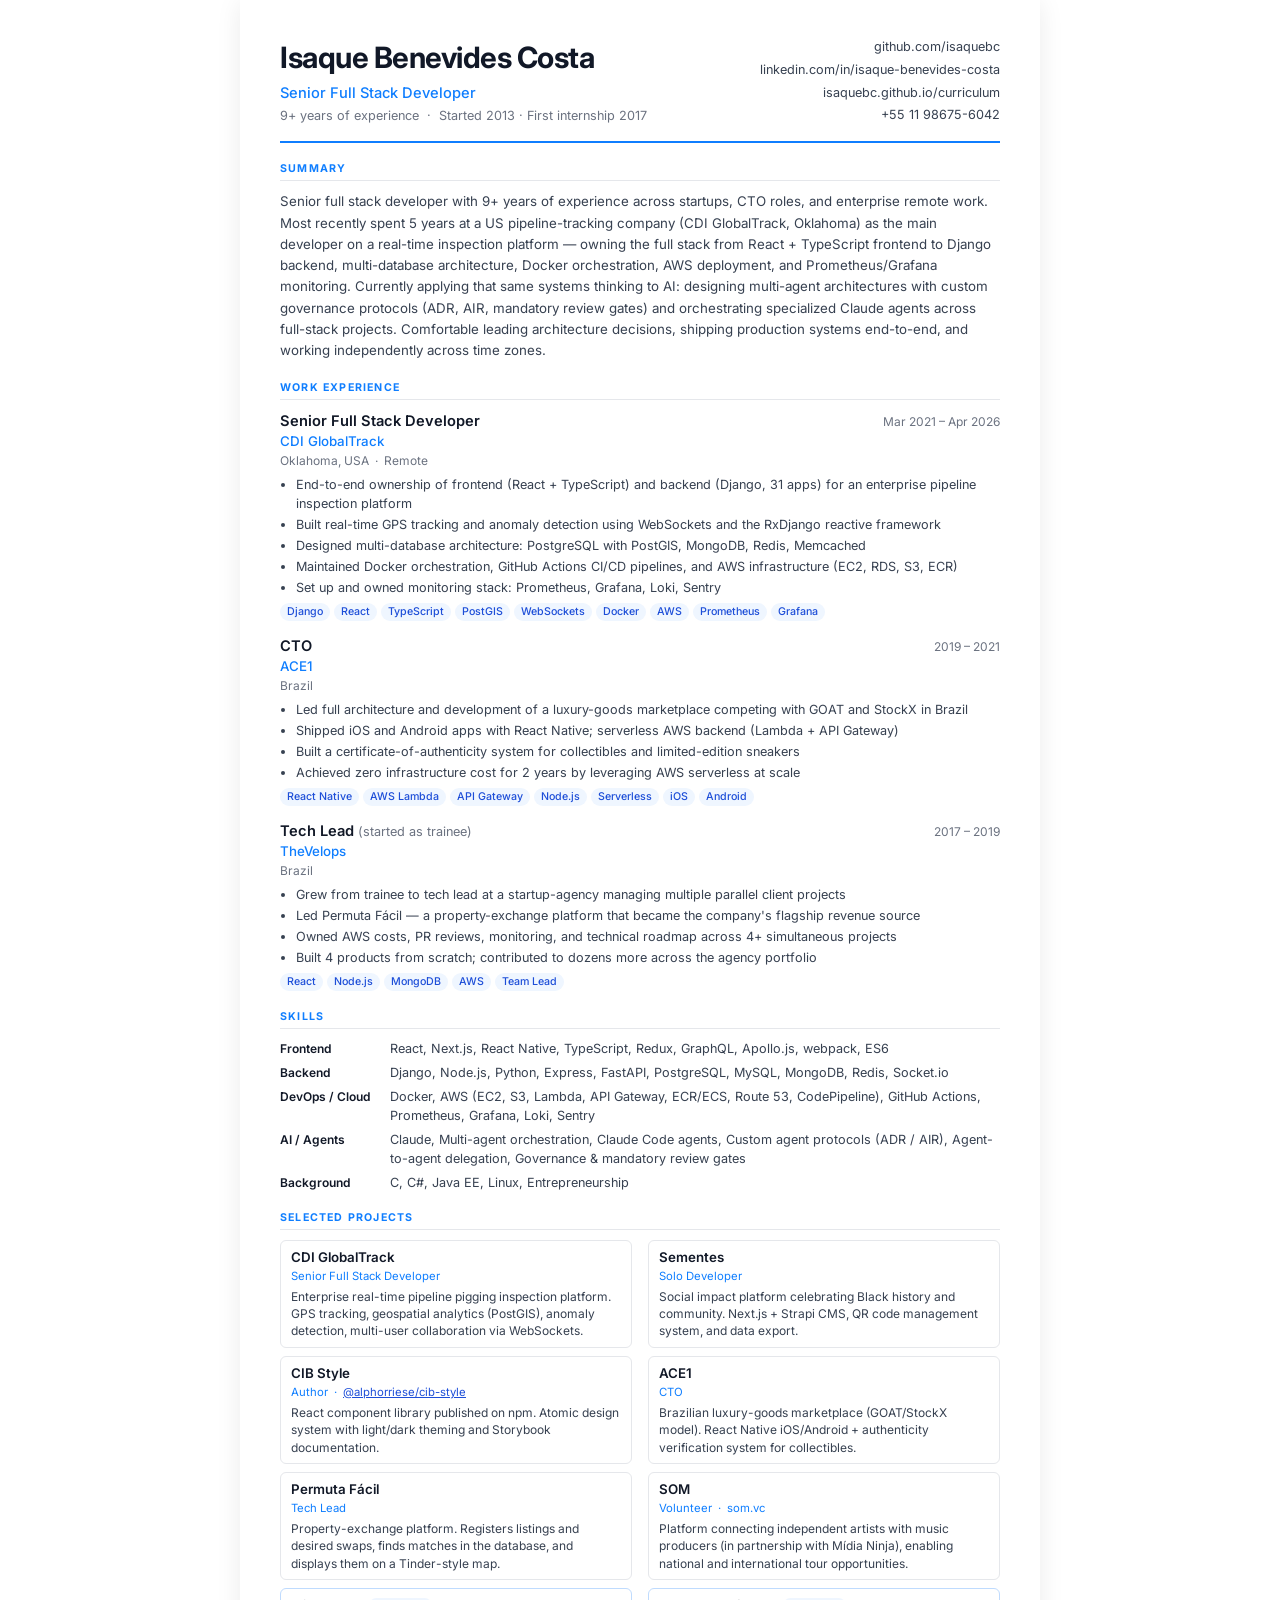
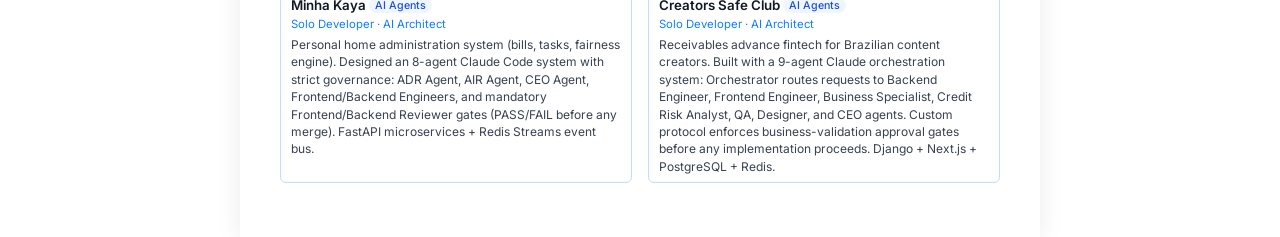
==== assets/files/resume_isaque_costa_2026.html @ 5fd8a34e "Add English resume (HTML + PDF) with AI agents highlights - New resume_isaque_costa_2026.html: full " ====
<!DOCTYPE html>
<html lang="en">
<head>
  <meta charset="UTF-8">
  <meta name="viewport" content="width=device-width, initial-scale=1.0">
  <title>Isaque Benevides Costa — Resume 2026</title>
  <style>
    @import url('https://fonts.googleapis.com/css2?family=Inter:wght@300;400;500;600;700&display=swap');

    *, *::before, *::after { box-sizing: border-box; margin: 0; padding: 0; }

    :root {
      --accent: #0f7eff;
      --dark: #111827;
      --mid: #374151;
      --muted: #6b7280;
      --light: #f9fafb;
      --border: #e5e7eb;
      --tag-bg: #eff6ff;
      --tag-color: #1d4ed8;
    }

    body {
      font-family: 'Inter', 'Segoe UI', sans-serif;
      font-size: 10.5pt;
      line-height: 1.5;
      color: var(--dark);
      background: #fff;
      max-width: 800px;
      margin: 0 auto;
      padding: 36px 40px;
    }

    /* ── HEADER ──────────────────────────────────────────── */
    .header {
      display: flex;
      justify-content: space-between;
      align-items: flex-start;
      padding-bottom: 14px;
      border-bottom: 2px solid var(--accent);
      margin-bottom: 18px;
    }
    .header-left h1 {
      font-size: 22pt;
      font-weight: 700;
      letter-spacing: -0.5px;
      color: var(--dark);
    }
    .header-left .title {
      font-size: 11pt;
      font-weight: 500;
      color: var(--accent);
      margin-top: 2px;
    }
    .header-left .subtitle {
      font-size: 9.5pt;
      color: var(--muted);
      margin-top: 2px;
    }
    .header-right {
      text-align: right;
      font-size: 9.5pt;
      color: var(--mid);
      line-height: 1.8;
    }
    .header-right a {
      color: var(--mid);
      text-decoration: none;
    }

    /* ── SECTIONS ────────────────────────────────────────── */
    section { margin-bottom: 18px; }

    .section-label {
      font-size: 8pt;
      font-weight: 700;
      text-transform: uppercase;
      letter-spacing: 1.2px;
      color: var(--accent);
      border-bottom: 1px solid var(--border);
      padding-bottom: 3px;
      margin-bottom: 10px;
    }

    /* ── SUMMARY ─────────────────────────────────────────── */
    .summary p {
      color: var(--mid);
      font-size: 10pt;
      line-height: 1.6;
    }

    /* ── EXPERIENCE ──────────────────────────────────────── */
    .job { margin-bottom: 14px; }
    .job:last-child { margin-bottom: 0; }

    .job-header {
      display: flex;
      justify-content: space-between;
      align-items: baseline;
      flex-wrap: wrap;
      gap: 4px;
    }
    .job-title {
      font-size: 11pt;
      font-weight: 600;
      color: var(--dark);
    }
    .job-period {
      font-size: 9pt;
      color: var(--muted);
      white-space: nowrap;
    }
    .job-company {
      font-size: 10pt;
      font-weight: 500;
      color: var(--accent);
    }
    .job-location {
      font-size: 9pt;
      color: var(--muted);
      margin-bottom: 5px;
    }
    .job ul {
      margin-left: 16px;
      margin-top: 4px;
    }
    .job ul li {
      font-size: 9.5pt;
      color: var(--mid);
      margin-bottom: 2px;
      line-height: 1.5;
    }
    .tags {
      display: flex;
      flex-wrap: wrap;
      gap: 4px;
      margin-top: 6px;
    }
    .tag {
      background: var(--tag-bg);
      color: var(--tag-color);
      font-size: 8pt;
      font-weight: 500;
      padding: 1px 7px;
      border-radius: 99px;
    }

    /* ── SKILLS ──────────────────────────────────────────── */
    .skills-grid {
      display: grid;
      grid-template-columns: 100px 1fr;
      gap: 5px 10px;
    }
    .skills-grid .skill-cat {
      font-size: 9pt;
      font-weight: 600;
      color: var(--dark);
      padding-top: 1px;
    }
    .skills-grid .skill-list {
      font-size: 9.5pt;
      color: var(--mid);
    }

    /* ── PROJECTS ────────────────────────────────────────── */
    .projects-grid {
      display: grid;
      grid-template-columns: 1fr 1fr;
      gap: 8px 16px;
    }
    .project {
      padding: 7px 10px;
      border: 1px solid var(--border);
      border-radius: 6px;
    }
    .project-name {
      font-size: 10pt;
      font-weight: 600;
      color: var(--dark);
    }
    .project-role {
      font-size: 8.5pt;
      color: var(--accent);
      margin-bottom: 3px;
    }
    .project-desc {
      font-size: 9pt;
      color: var(--mid);
      line-height: 1.45;
    }

    /* ── PRINT ───────────────────────────────────────────── */
    @media print {
      body { padding: 28px 32px; }
      @page {
        size: A4;
        margin: 0;
      }
      a { color: inherit !important; }
    }

    @media screen {
      body { box-shadow: 0 2px 24px rgba(0,0,0,0.08); min-height: 100vh; }
    }
  </style>
</head>
<body>

  <!-- HEADER -->
  <header class="header">
    <div class="header-left">
      <h1>Isaque Benevides Costa</h1>
      <div class="title">Senior Full Stack Developer</div>
      <div class="subtitle">9+ years of experience &nbsp;·&nbsp; Started 2013 · First internship 2017</div>
    </div>
    <div class="header-right">
      <div><a href="https://github.com/isaquebc">github.com/isaquebc</a></div>
      <div><a href="https://www.linkedin.com/in/isaque-benevides-costa-303a9490/">linkedin.com/in/isaque-benevides-costa</a></div>
      <div><a href="https://isaquebc.github.io/curriculum/">isaquebc.github.io/curriculum</a></div>
      <div>+55 11 98675-6042</div>
    </div>
  </header>

  <!-- SUMMARY -->
  <section class="summary">
    <div class="section-label">Summary</div>
    <p>
      Senior full stack developer with 9+ years of experience across startups, CTO roles, and enterprise remote work.
      Most recently spent 5 years at a US pipeline-tracking company (CDI GlobalTrack, Oklahoma) as the main developer
      on a real-time inspection platform — owning the full stack from React + TypeScript frontend to Django backend,
      multi-database architecture, Docker orchestration, AWS deployment, and Prometheus/Grafana monitoring.
      Currently applying that same systems thinking to AI: designing multi-agent architectures with custom governance
      protocols (ADR, AIR, mandatory review gates) and orchestrating specialized Claude agents across full-stack projects.
      Comfortable leading architecture decisions, shipping production systems end-to-end, and working independently
      across time zones.
    </p>
  </section>

  <!-- EXPERIENCE -->
  <section>
    <div class="section-label">Work Experience</div>

    <div class="job">
      <div class="job-header">
        <span class="job-title">Senior Full Stack Developer</span>
        <span class="job-period">Mar 2021 – Apr 2026</span>
      </div>
      <div class="job-company">CDI GlobalTrack</div>
      <div class="job-location">Oklahoma, USA &nbsp;·&nbsp; Remote</div>
      <ul>
        <li>End-to-end ownership of frontend (React + TypeScript) and backend (Django, 31 apps) for an enterprise pipeline inspection platform</li>
        <li>Built real-time GPS tracking and anomaly detection using WebSockets and the RxDjango reactive framework</li>
        <li>Designed multi-database architecture: PostgreSQL with PostGIS, MongoDB, Redis, Memcached</li>
        <li>Maintained Docker orchestration, GitHub Actions CI/CD pipelines, and AWS infrastructure (EC2, RDS, S3, ECR)</li>
        <li>Set up and owned monitoring stack: Prometheus, Grafana, Loki, Sentry</li>
      </ul>
      <div class="tags">
        <span class="tag">Django</span><span class="tag">React</span><span class="tag">TypeScript</span>
        <span class="tag">PostGIS</span><span class="tag">WebSockets</span><span class="tag">Docker</span>
        <span class="tag">AWS</span><span class="tag">Prometheus</span><span class="tag">Grafana</span>
      </div>
    </div>

    <div class="job">
      <div class="job-header">
        <span class="job-title">CTO</span>
        <span class="job-period">2019 – 2021</span>
      </div>
      <div class="job-company">ACE1</div>
      <div class="job-location">Brazil</div>
      <ul>
        <li>Led full architecture and development of a luxury-goods marketplace competing with GOAT and StockX in Brazil</li>
        <li>Shipped iOS and Android apps with React Native; serverless AWS backend (Lambda + API Gateway)</li>
        <li>Built a certificate-of-authenticity system for collectibles and limited-edition sneakers</li>
        <li>Achieved zero infrastructure cost for 2 years by leveraging AWS serverless at scale</li>
      </ul>
      <div class="tags">
        <span class="tag">React Native</span><span class="tag">AWS Lambda</span><span class="tag">API Gateway</span>
        <span class="tag">Node.js</span><span class="tag">Serverless</span><span class="tag">iOS</span><span class="tag">Android</span>
      </div>
    </div>

    <div class="job">
      <div class="job-header">
        <span class="job-title">Tech Lead <span style="font-weight:400;font-size:9.5pt;color:#6b7280">(started as trainee)</span></span>
        <span class="job-period">2017 – 2019</span>
      </div>
      <div class="job-company">TheVelops</div>
      <div class="job-location">Brazil</div>
      <ul>
        <li>Grew from trainee to tech lead at a startup-agency managing multiple parallel client projects</li>
        <li>Led Permuta Fácil — a property-exchange platform that became the company's flagship revenue source</li>
        <li>Owned AWS costs, PR reviews, monitoring, and technical roadmap across 4+ simultaneous projects</li>
        <li>Built 4 products from scratch; contributed to dozens more across the agency portfolio</li>
      </ul>
      <div class="tags">
        <span class="tag">React</span><span class="tag">Node.js</span><span class="tag">MongoDB</span>
        <span class="tag">AWS</span><span class="tag">Team Lead</span>
      </div>
    </div>
  </section>

  <!-- SKILLS -->
  <section>
    <div class="section-label">Skills</div>
    <div class="skills-grid">
      <span class="skill-cat">Frontend</span>
      <span class="skill-list">React, Next.js, React Native, TypeScript, Redux, GraphQL, Apollo.js, webpack, ES6</span>

      <span class="skill-cat">Backend</span>
      <span class="skill-list">Django, Node.js, Python, Express, FastAPI, PostgreSQL, MySQL, MongoDB, Redis, Socket.io</span>

      <span class="skill-cat">DevOps / Cloud</span>
      <span class="skill-list">Docker, AWS (EC2, S3, Lambda, API Gateway, ECR/ECS, Route 53, CodePipeline), GitHub Actions, Prometheus, Grafana, Loki, Sentry</span>

      <span class="skill-cat">AI / Agents</span>
      <span class="skill-list">Claude, Multi-agent orchestration, Claude Code agents, Custom agent protocols (ADR / AIR), Agent-to-agent delegation, Governance & mandatory review gates</span>

      <span class="skill-cat">Background</span>
      <span class="skill-list">C, C#, Java EE, Linux, Entrepreneurship</span>
    </div>
  </section>

  <!-- SELECTED PROJECTS -->
  <section>
    <div class="section-label">Selected Projects</div>
    <div class="projects-grid">

      <div class="project">
        <div class="project-name">CDI GlobalTrack</div>
        <div class="project-role">Senior Full Stack Developer</div>
        <div class="project-desc">Enterprise real-time pipeline pigging inspection platform. GPS tracking, geospatial analytics (PostGIS), anomaly detection, multi-user collaboration via WebSockets.</div>
      </div>

      <div class="project">
        <div class="project-name">Sementes</div>
        <div class="project-role">Solo Developer</div>
        <div class="project-desc">Social impact platform celebrating Black history and community. Next.js + Strapi CMS, QR code management system, and data export.</div>
      </div>

      <div class="project">
        <div class="project-name">CIB Style</div>
        <div class="project-role">Author &nbsp;·&nbsp; <a href="https://www.npmjs.com/package/@alphorriese/cib-style" style="color:#1d4ed8">@alphorriese/cib-style</a></div>
        <div class="project-desc">React component library published on npm. Atomic design system with light/dark theming and Storybook documentation.</div>
      </div>

      <div class="project">
        <div class="project-name">ACE1</div>
        <div class="project-role">CTO</div>
        <div class="project-desc">Brazilian luxury-goods marketplace (GOAT/StockX model). React Native iOS/Android + authenticity verification system for collectibles.</div>
      </div>

      <div class="project">
        <div class="project-name">Permuta Fácil</div>
        <div class="project-role">Tech Lead</div>
        <div class="project-desc">Property-exchange platform. Registers listings and desired swaps, finds matches in the database, and displays them on a Tinder-style map.</div>
      </div>

      <div class="project">
        <div class="project-name">SOM</div>
        <div class="project-role">Volunteer &nbsp;·&nbsp; som.vc</div>
        <div class="project-desc">Platform connecting independent artists with music producers (in partnership with Mídia Ninja), enabling national and international tour opportunities.</div>
      </div>

      <div class="project" style="border-color:#bfdbfe;">
        <div class="project-name">Minha Kaya <span style="font-size:8pt;font-weight:500;color:#1d4ed8;background:#eff6ff;padding:1px 6px;border-radius:99px;vertical-align:middle">AI Agents</span></div>
        <div class="project-role">Solo Developer · AI Architect</div>
        <div class="project-desc">Personal home administration system (bills, tasks, fairness engine). Designed an 8-agent Claude Code system with strict governance: ADR Agent, AIR Agent, CEO Agent, Frontend/Backend Engineers, and mandatory Frontend/Backend Reviewer gates (PASS/FAIL before any merge). FastAPI microservices + Redis Streams event bus.</div>
      </div>

      <div class="project" style="border-color:#bfdbfe;">
        <div class="project-name">Creators Safe Club <span style="font-size:8pt;font-weight:500;color:#1d4ed8;background:#eff6ff;padding:1px 6px;border-radius:99px;vertical-align:middle">AI Agents</span></div>
        <div class="project-role">Solo Developer · AI Architect</div>
        <div class="project-desc">Receivables advance fintech for Brazilian content creators. Built with a 9-agent Claude orchestration system: Orchestrator routes requests to Backend Engineer, Frontend Engineer, Business Specialist, Credit Risk Analyst, QA, Designer, and CEO agents. Custom protocol enforces business-validation approval gates before any implementation proceeds. Django + Next.js + PostgreSQL + Redis.</div>
      </div>

    </div>
  </section>

</body>
</html>
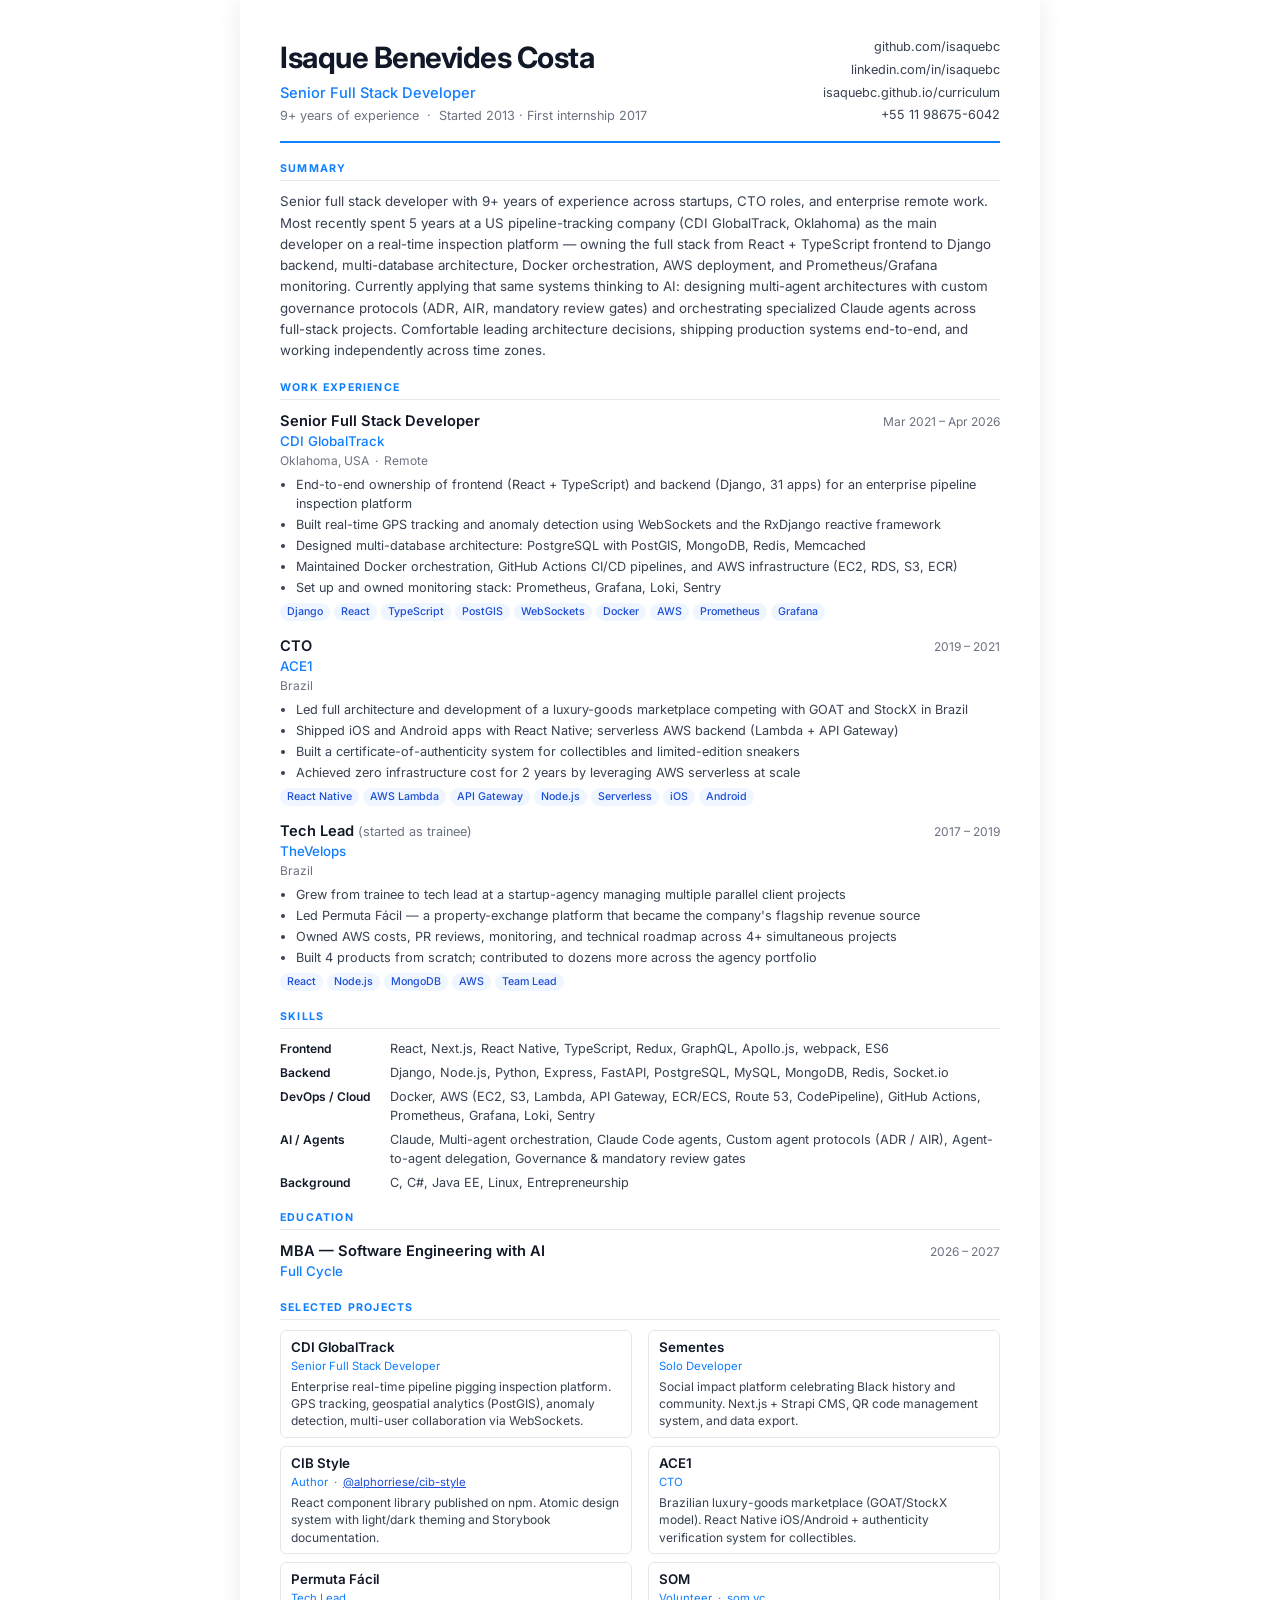
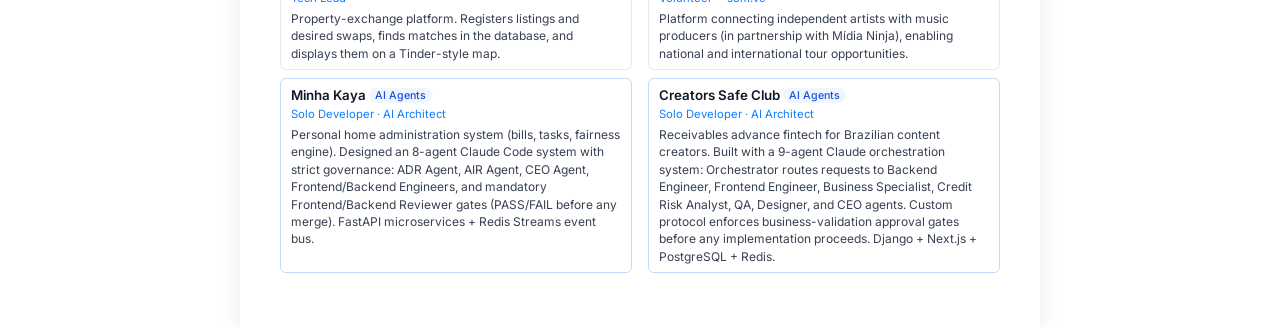
==== commit e38522b0: "Add Education section, fix LinkedIn URL, update PDF resume Co-Authored-By: Claude Sonnet 4.6 <norepl" ====
--- a/assets/files/resume_isaque_costa_2026.html
+++ b/assets/files/resume_isaque_costa_2026.html
@@ -191,10 +191,15 @@
 
     /* ── PRINT ───────────────────────────────────────────── */
     @media print {
-      body { padding: 28px 32px; }
+      body {
+        padding: 0;
+        margin: 0;
+        max-width: 100%;
+        box-shadow: none;
+      }
       @page {
         size: A4;
-        margin: 0;
+        margin: 16mm 18mm;
       }
       a { color: inherit !important; }
     }
@@ -215,7 +220,7 @@
     </div>
     <div class="header-right">
       <div><a href="https://github.com/isaquebc">github.com/isaquebc</a></div>
-      <div><a href="https://www.linkedin.com/in/isaque-benevides-costa-303a9490/">linkedin.com/in/isaque-benevides-costa</a></div>
+      <div><a href="https://www.linkedin.com/in/isaquebc/">linkedin.com/in/isaquebc</a></div>
       <div><a href="https://isaquebc.github.io/curriculum/">isaquebc.github.io/curriculum</a></div>
       <div>+55 11 98675-6042</div>
     </div>
@@ -321,6 +326,18 @@
     </div>
   </section>
 
+  <!-- EDUCATION -->
+  <section>
+    <div class="section-label">Education</div>
+    <div class="job">
+      <div class="job-header">
+        <span class="job-title">MBA — Software Engineering with AI</span>
+        <span class="job-period">2026 – 2027</span>
+      </div>
+      <div class="job-company">Full Cycle</div>
+    </div>
+  </section>
+
   <!-- SELECTED PROJECTS -->
   <section>
     <div class="section-label">Selected Projects</div>
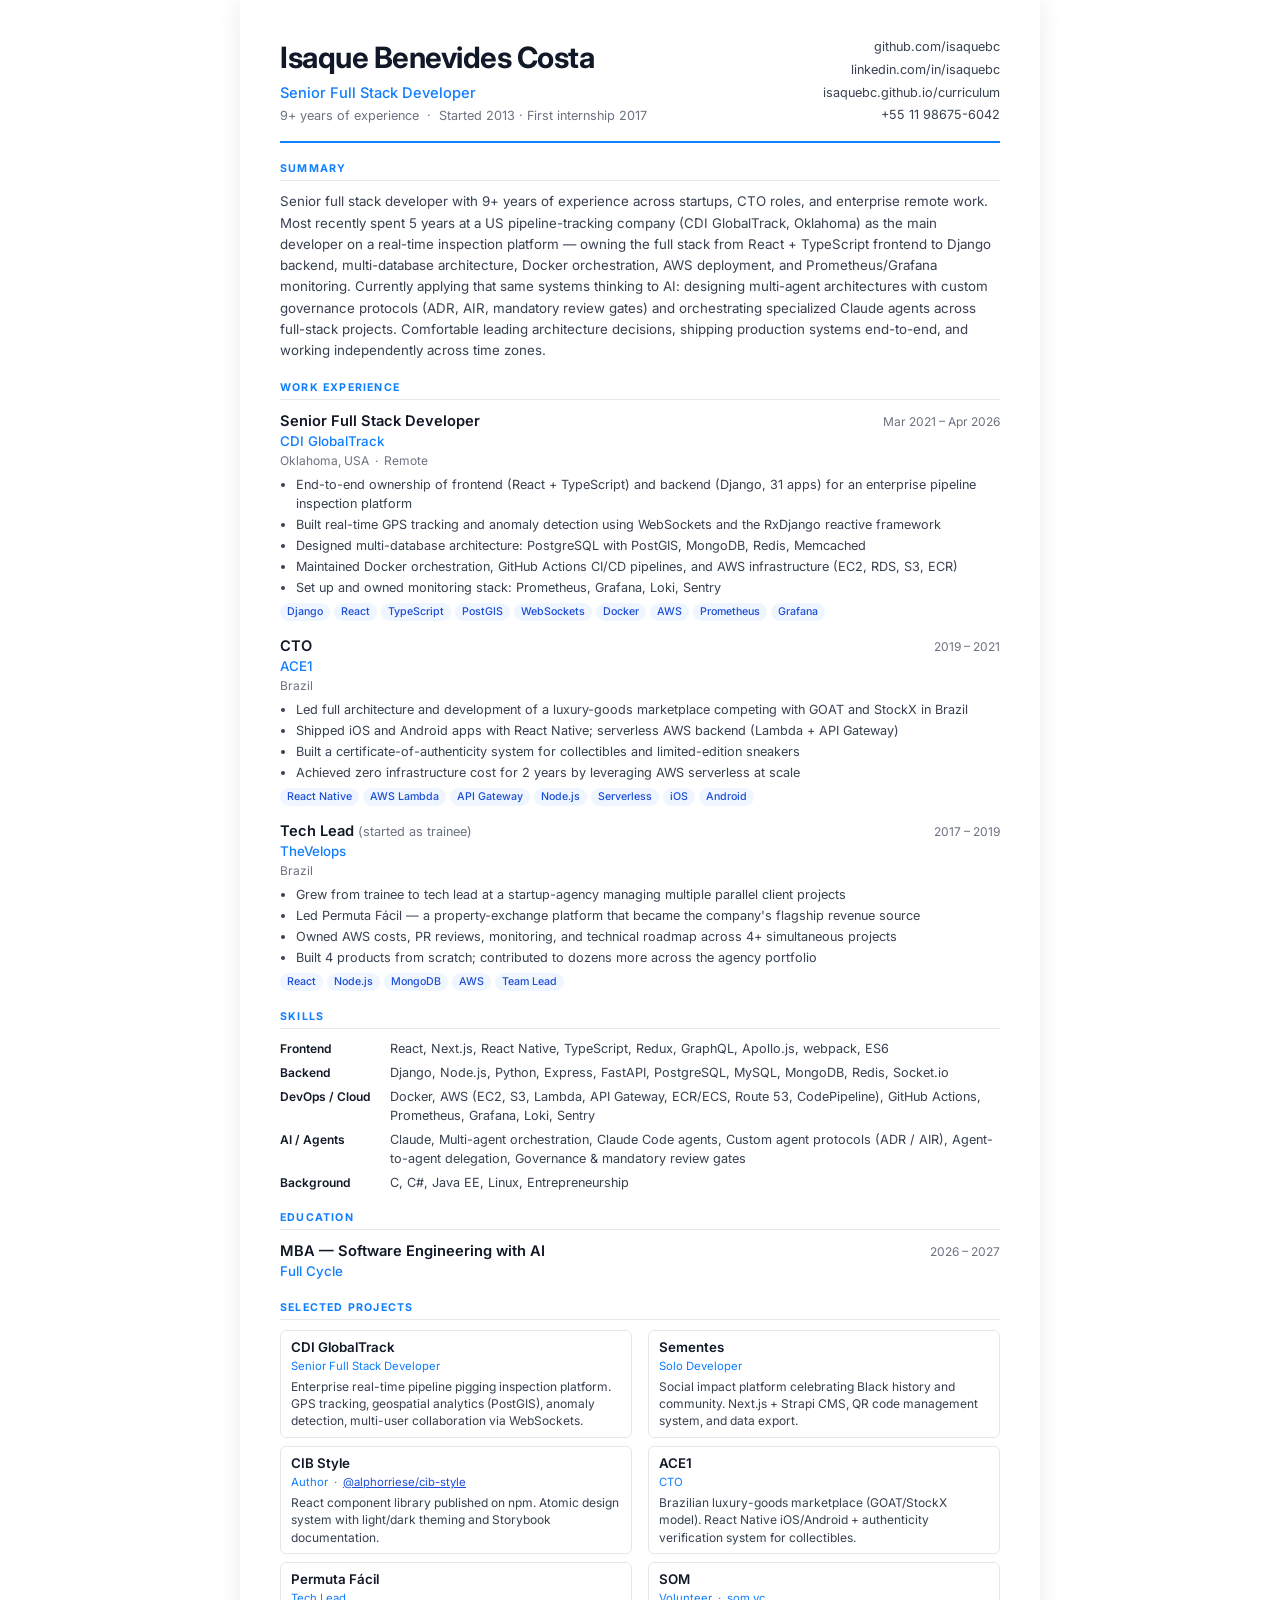
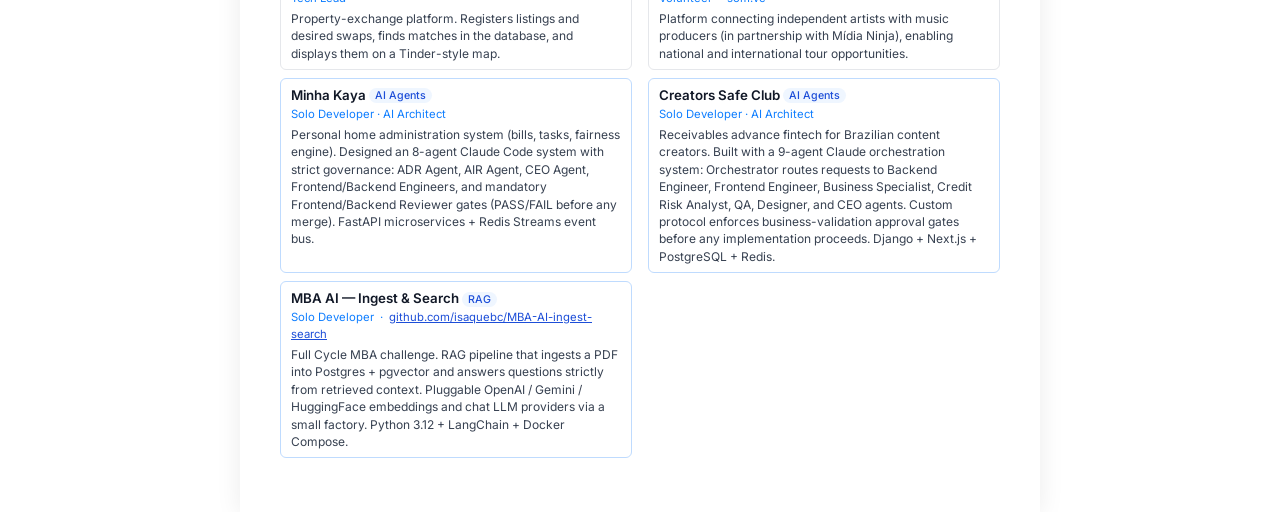
==== commit 19accc53: "Add MBA AI RAG project to portfolio and English resume Co-Authored-By: Claude Opus 4.7 <noreply@anth" ====
--- a/assets/files/resume_isaque_costa_2026.html
+++ b/assets/files/resume_isaque_costa_2026.html
@@ -391,6 +391,12 @@
         <div class="project-desc">Receivables advance fintech for Brazilian content creators. Built with a 9-agent Claude orchestration system: Orchestrator routes requests to Backend Engineer, Frontend Engineer, Business Specialist, Credit Risk Analyst, QA, Designer, and CEO agents. Custom protocol enforces business-validation approval gates before any implementation proceeds. Django + Next.js + PostgreSQL + Redis.</div>
       </div>
 
+      <div class="project" style="border-color:#bfdbfe;">
+        <div class="project-name">MBA AI — Ingest &amp; Search <span style="font-size:8pt;font-weight:500;color:#1d4ed8;background:#eff6ff;padding:1px 6px;border-radius:99px;vertical-align:middle">RAG</span></div>
+        <div class="project-role">Solo Developer &nbsp;·&nbsp; <a href="https://github.com/isaquebc/MBA-AI-ingest-search" style="color:#1d4ed8">github.com/isaquebc/MBA-AI-ingest-search</a></div>
+        <div class="project-desc">Full Cycle MBA challenge. RAG pipeline that ingests a PDF into Postgres + pgvector and answers questions strictly from retrieved context. Pluggable OpenAI / Gemini / HuggingFace embeddings and chat LLM providers via a small factory. Python 3.12 + LangChain + Docker Compose.</div>
+      </div>
+
     </div>
   </section>
 
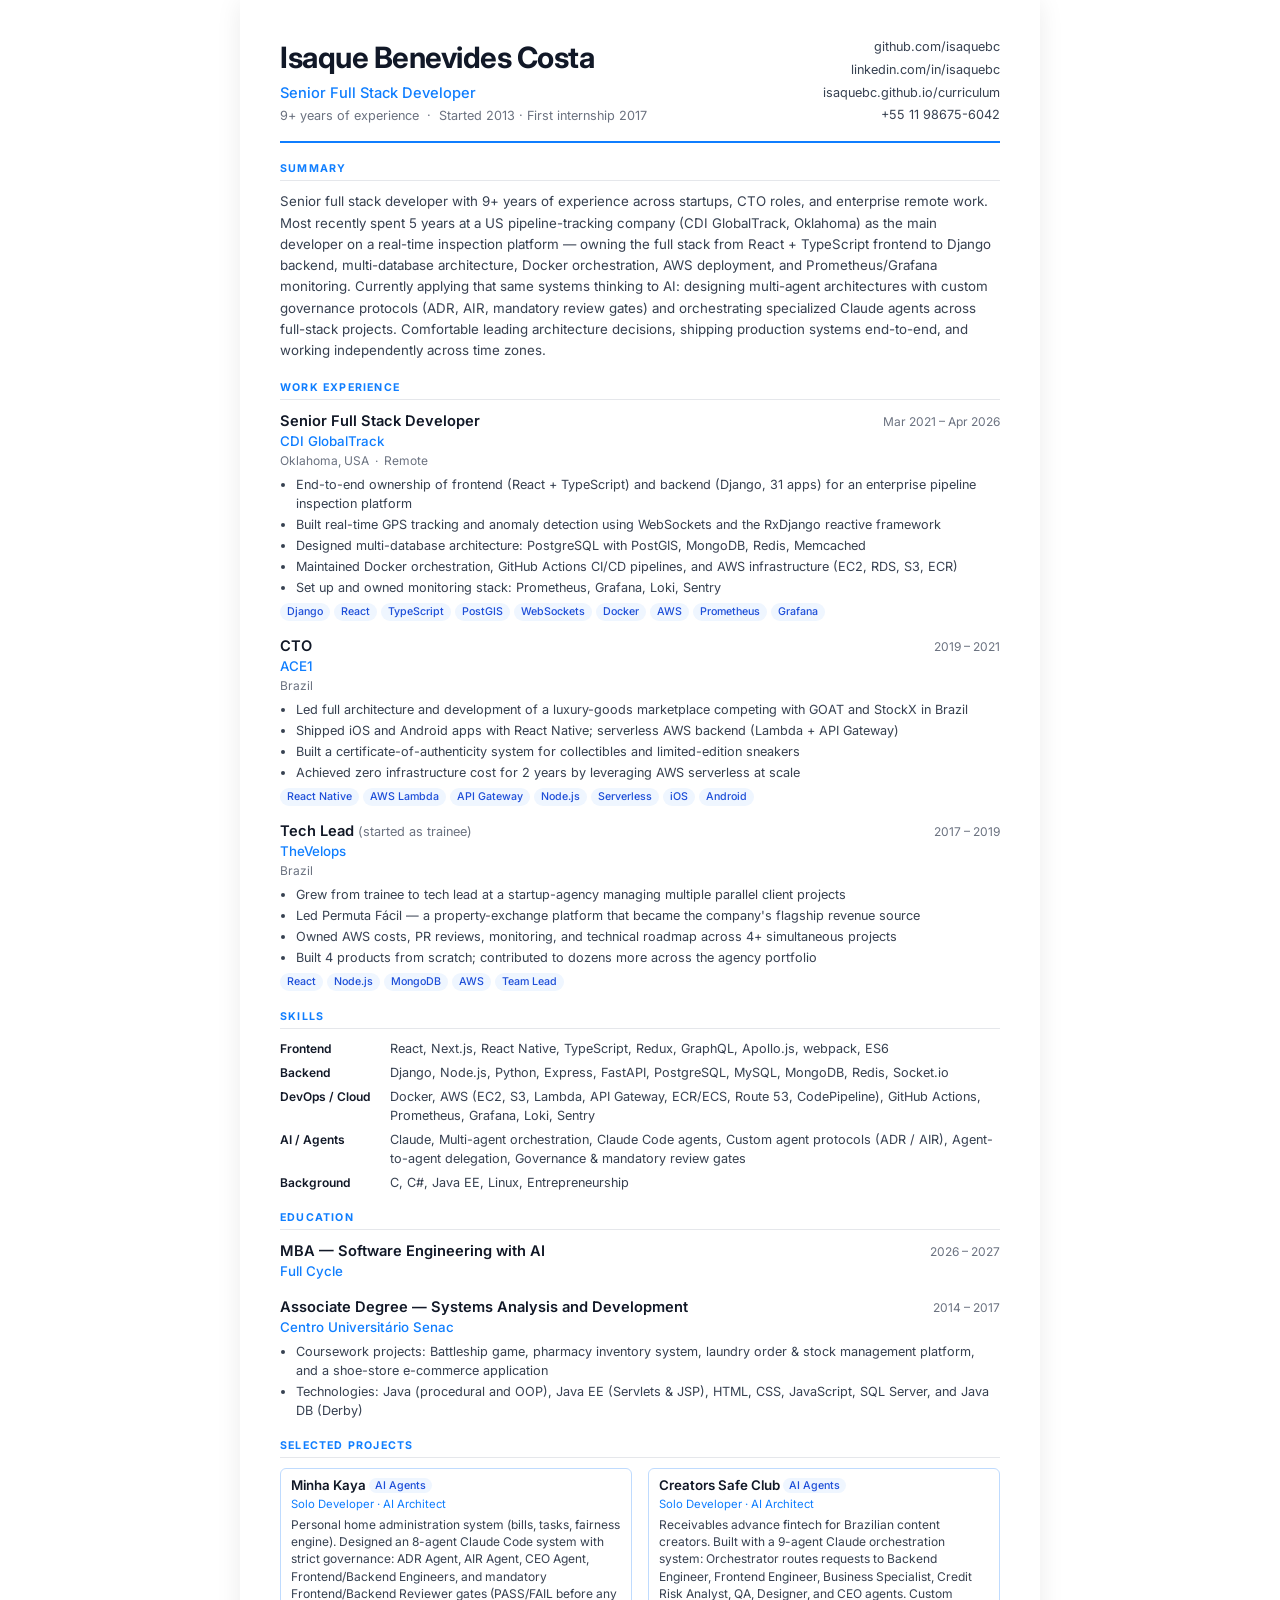
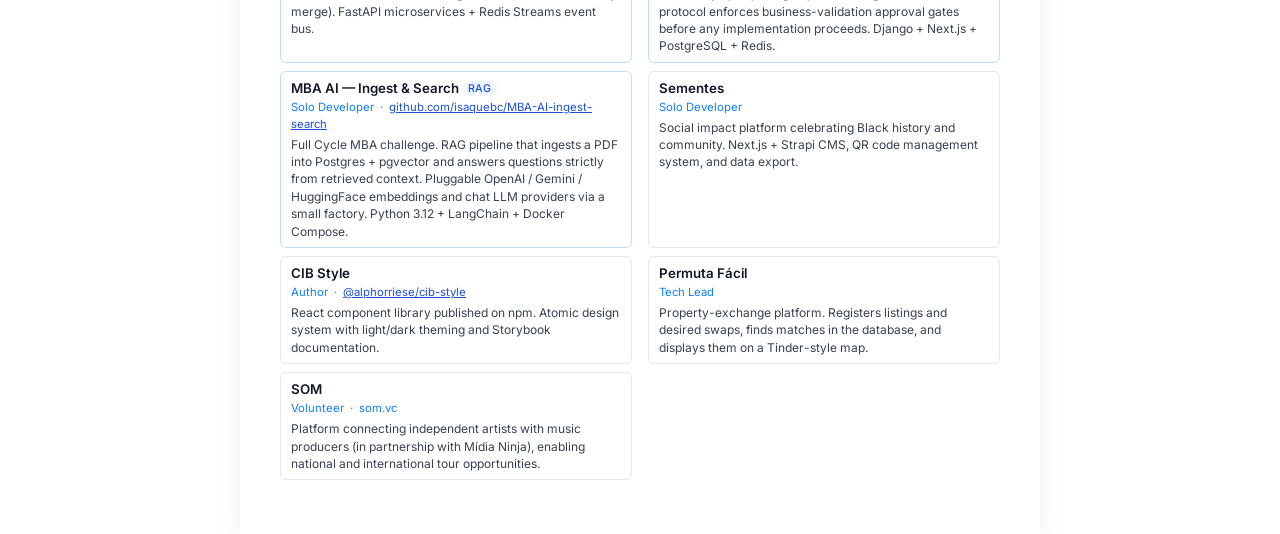
==== commit c47ba3c2: "Reorder projects to feature AI work; add college degree; new GA tag - Promote MBA AI RAG / Creators " ====
--- a/assets/files/resume_isaque_costa_2026.html
+++ b/assets/files/resume_isaque_costa_2026.html
@@ -336,6 +336,18 @@
       </div>
       <div class="job-company">Full Cycle</div>
     </div>
+
+    <div class="job">
+      <div class="job-header">
+        <span class="job-title">Associate Degree — Systems Analysis and Development</span>
+        <span class="job-period">2014 – 2017</span>
+      </div>
+      <div class="job-company">Centro Universitário Senac</div>
+      <ul>
+        <li>Coursework projects: Battleship game, pharmacy inventory system, laundry order &amp; stock management platform, and a shoe-store e-commerce application</li>
+        <li>Technologies: Java (procedural and OOP), Java EE (Servlets &amp; JSP), HTML, CSS, JavaScript, SQL Server, and Java DB (Derby)</li>
+      </ul>
+    </div>
   </section>
 
   <!-- SELECTED PROJECTS -->
@@ -343,10 +355,22 @@
     <div class="section-label">Selected Projects</div>
     <div class="projects-grid">
 
-      <div class="project">
-        <div class="project-name">CDI GlobalTrack</div>
-        <div class="project-role">Senior Full Stack Developer</div>
-        <div class="project-desc">Enterprise real-time pipeline pigging inspection platform. GPS tracking, geospatial analytics (PostGIS), anomaly detection, multi-user collaboration via WebSockets.</div>
+      <div class="project" style="border-color:#bfdbfe;">
+        <div class="project-name">Minha Kaya <span style="font-size:8pt;font-weight:500;color:#1d4ed8;background:#eff6ff;padding:1px 6px;border-radius:99px;vertical-align:middle">AI Agents</span></div>
+        <div class="project-role">Solo Developer · AI Architect</div>
+        <div class="project-desc">Personal home administration system (bills, tasks, fairness engine). Designed an 8-agent Claude Code system with strict governance: ADR Agent, AIR Agent, CEO Agent, Frontend/Backend Engineers, and mandatory Frontend/Backend Reviewer gates (PASS/FAIL before any merge). FastAPI microservices + Redis Streams event bus.</div>
+      </div>
+
+      <div class="project" style="border-color:#bfdbfe;">
+        <div class="project-name">Creators Safe Club <span style="font-size:8pt;font-weight:500;color:#1d4ed8;background:#eff6ff;padding:1px 6px;border-radius:99px;vertical-align:middle">AI Agents</span></div>
+        <div class="project-role">Solo Developer · AI Architect</div>
+        <div class="project-desc">Receivables advance fintech for Brazilian content creators. Built with a 9-agent Claude orchestration system: Orchestrator routes requests to Backend Engineer, Frontend Engineer, Business Specialist, Credit Risk Analyst, QA, Designer, and CEO agents. Custom protocol enforces business-validation approval gates before any implementation proceeds. Django + Next.js + PostgreSQL + Redis.</div>
+      </div>
+
+      <div class="project" style="border-color:#bfdbfe;">
+        <div class="project-name">MBA AI — Ingest &amp; Search <span style="font-size:8pt;font-weight:500;color:#1d4ed8;background:#eff6ff;padding:1px 6px;border-radius:99px;vertical-align:middle">RAG</span></div>
+        <div class="project-role">Solo Developer &nbsp;·&nbsp; <a href="https://github.com/isaquebc/MBA-AI-ingest-search" style="color:#1d4ed8">github.com/isaquebc/MBA-AI-ingest-search</a></div>
+        <div class="project-desc">Full Cycle MBA challenge. RAG pipeline that ingests a PDF into Postgres + pgvector and answers questions strictly from retrieved context. Pluggable OpenAI / Gemini / HuggingFace embeddings and chat LLM providers via a small factory. Python 3.12 + LangChain + Docker Compose.</div>
       </div>
 
       <div class="project">
@@ -362,12 +386,6 @@
       </div>
 
       <div class="project">
-        <div class="project-name">ACE1</div>
-        <div class="project-role">CTO</div>
-        <div class="project-desc">Brazilian luxury-goods marketplace (GOAT/StockX model). React Native iOS/Android + authenticity verification system for collectibles.</div>
-      </div>
-
-      <div class="project">
         <div class="project-name">Permuta Fácil</div>
         <div class="project-role">Tech Lead</div>
         <div class="project-desc">Property-exchange platform. Registers listings and desired swaps, finds matches in the database, and displays them on a Tinder-style map.</div>
@@ -379,24 +397,6 @@
         <div class="project-desc">Platform connecting independent artists with music producers (in partnership with Mídia Ninja), enabling national and international tour opportunities.</div>
       </div>
 
-      <div class="project" style="border-color:#bfdbfe;">
-        <div class="project-name">Minha Kaya <span style="font-size:8pt;font-weight:500;color:#1d4ed8;background:#eff6ff;padding:1px 6px;border-radius:99px;vertical-align:middle">AI Agents</span></div>
-        <div class="project-role">Solo Developer · AI Architect</div>
-        <div class="project-desc">Personal home administration system (bills, tasks, fairness engine). Designed an 8-agent Claude Code system with strict governance: ADR Agent, AIR Agent, CEO Agent, Frontend/Backend Engineers, and mandatory Frontend/Backend Reviewer gates (PASS/FAIL before any merge). FastAPI microservices + Redis Streams event bus.</div>
-      </div>
-
-      <div class="project" style="border-color:#bfdbfe;">
-        <div class="project-name">Creators Safe Club <span style="font-size:8pt;font-weight:500;color:#1d4ed8;background:#eff6ff;padding:1px 6px;border-radius:99px;vertical-align:middle">AI Agents</span></div>
-        <div class="project-role">Solo Developer · AI Architect</div>
-        <div class="project-desc">Receivables advance fintech for Brazilian content creators. Built with a 9-agent Claude orchestration system: Orchestrator routes requests to Backend Engineer, Frontend Engineer, Business Specialist, Credit Risk Analyst, QA, Designer, and CEO agents. Custom protocol enforces business-validation approval gates before any implementation proceeds. Django + Next.js + PostgreSQL + Redis.</div>
-      </div>
-
-      <div class="project" style="border-color:#bfdbfe;">
-        <div class="project-name">MBA AI — Ingest &amp; Search <span style="font-size:8pt;font-weight:500;color:#1d4ed8;background:#eff6ff;padding:1px 6px;border-radius:99px;vertical-align:middle">RAG</span></div>
-        <div class="project-role">Solo Developer &nbsp;·&nbsp; <a href="https://github.com/isaquebc/MBA-AI-ingest-search" style="color:#1d4ed8">github.com/isaquebc/MBA-AI-ingest-search</a></div>
-        <div class="project-desc">Full Cycle MBA challenge. RAG pipeline that ingests a PDF into Postgres + pgvector and answers questions strictly from retrieved context. Pluggable OpenAI / Gemini / HuggingFace embeddings and chat LLM providers via a small factory. Python 3.12 + LangChain + Docker Compose.</div>
-      </div>
-
     </div>
   </section>
 
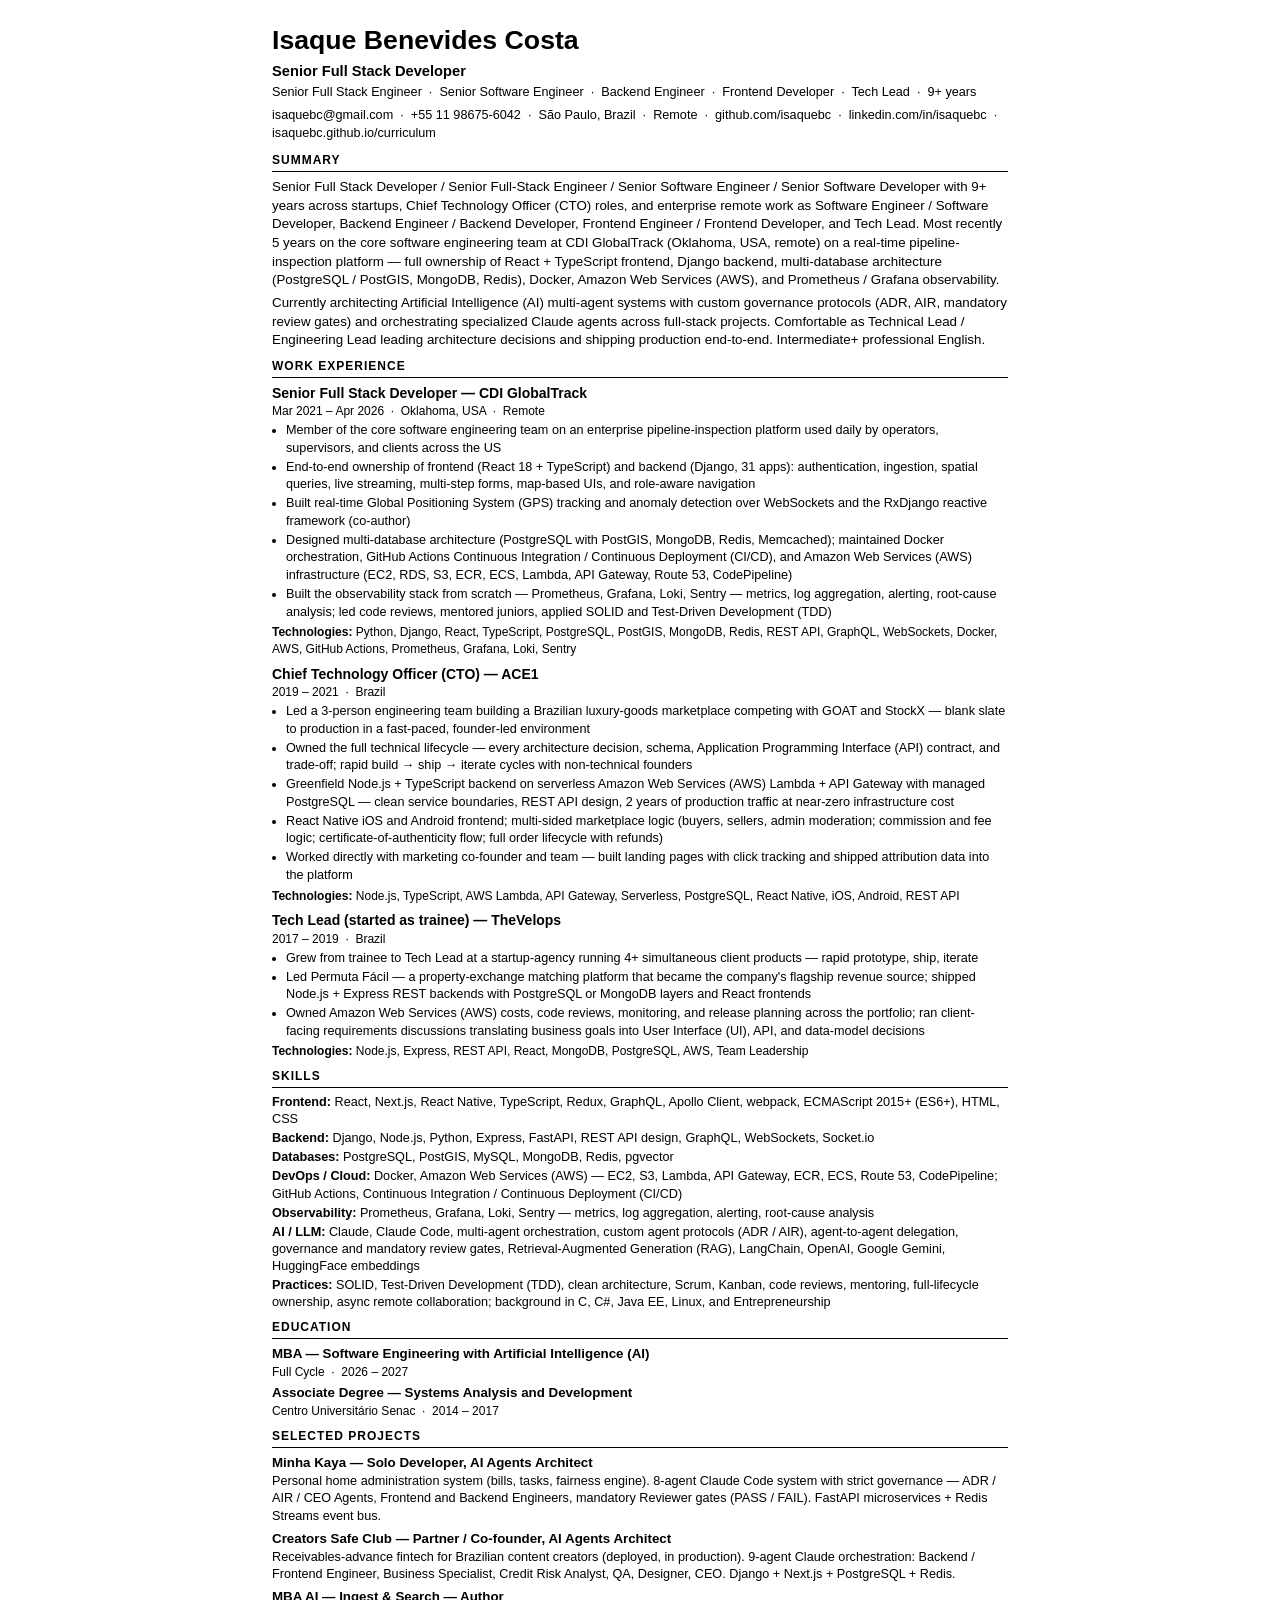
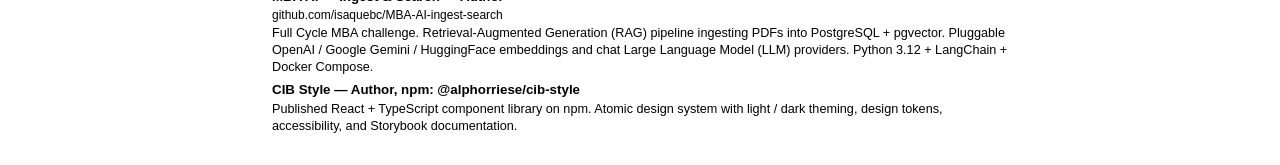
==== commit 1fbaecce: "ATS resume" ====
--- a/assets/files/resume_isaque_costa_2026.html
+++ b/assets/files/resume_isaque_costa_2026.html
@@ -3,401 +3,273 @@
 <head>
   <meta charset="UTF-8">
   <meta name="viewport" content="width=device-width, initial-scale=1.0">
-  <title>Isaque Benevides Costa — Resume 2026</title>
+  <title>Isaque Benevides Costa — Senior Full Stack Developer</title>
   <style>
-    @import url('https://fonts.googleapis.com/css2?family=Inter:wght@300;400;500;600;700&display=swap');
-
     *, *::before, *::after { box-sizing: border-box; margin: 0; padding: 0; }
 
-    :root {
-      --accent: #0f7eff;
-      --dark: #111827;
-      --mid: #374151;
-      --muted: #6b7280;
-      --light: #f9fafb;
-      --border: #e5e7eb;
-      --tag-bg: #eff6ff;
-      --tag-color: #1d4ed8;
-    }
-
     body {
-      font-family: 'Inter', 'Segoe UI', sans-serif;
-      font-size: 10.5pt;
-      line-height: 1.5;
-      color: var(--dark);
+      font-family: Helvetica, Arial, sans-serif;
+      font-size: 10pt;
+      line-height: 1.4;
+      color: #000;
       background: #fff;
       max-width: 800px;
       margin: 0 auto;
-      padding: 36px 40px;
-    }
-
-    /* ── HEADER ──────────────────────────────────────────── */
-    .header {
-      display: flex;
-      justify-content: space-between;
-      align-items: flex-start;
-      padding-bottom: 14px;
-      border-bottom: 2px solid var(--accent);
-      margin-bottom: 18px;
-    }
-    .header-left h1 {
-      font-size: 22pt;
-      font-weight: 700;
-      letter-spacing: -0.5px;
-      color: var(--dark);
-    }
-    .header-left .title {
-      font-size: 11pt;
-      font-weight: 500;
-      color: var(--accent);
-      margin-top: 2px;
-    }
-    .header-left .subtitle {
-      font-size: 9.5pt;
-      color: var(--muted);
-      margin-top: 2px;
-    }
-    .header-right {
-      text-align: right;
-      font-size: 9.5pt;
-      color: var(--mid);
-      line-height: 1.8;
-    }
-    .header-right a {
-      color: var(--mid);
-      text-decoration: none;
-    }
-
-    /* ── SECTIONS ────────────────────────────────────────── */
-    section { margin-bottom: 18px; }
-
-    .section-label {
-      font-size: 8pt;
-      font-weight: 700;
-      text-transform: uppercase;
-      letter-spacing: 1.2px;
-      color: var(--accent);
-      border-bottom: 1px solid var(--border);
-      padding-bottom: 3px;
-      margin-bottom: 10px;
-    }
-
-    /* ── SUMMARY ─────────────────────────────────────────── */
-    .summary p {
-      color: var(--mid);
-      font-size: 10pt;
-      line-height: 1.6;
-    }
-
-    /* ── EXPERIENCE ──────────────────────────────────────── */
-    .job { margin-bottom: 14px; }
-    .job:last-child { margin-bottom: 0; }
-
-    .job-header {
-      display: flex;
-      justify-content: space-between;
-      align-items: baseline;
-      flex-wrap: wrap;
-      gap: 4px;
-    }
-    .job-title {
+      padding: 22px 32px;
+    }
+
+    a { color: #000; text-decoration: none; }
+
+    .header { margin-bottom: 10px; }
+    .header h1 {
+      font-size: 20pt;
+      font-weight: 700;
+      color: #000;
+    }
+    .header .title {
       font-size: 11pt;
       font-weight: 600;
-      color: var(--dark);
-    }
-    .job-period {
-      font-size: 9pt;
-      color: var(--muted);
-      white-space: nowrap;
-    }
-    .job-company {
-      font-size: 10pt;
-      font-weight: 500;
-      color: var(--accent);
-    }
-    .job-location {
-      font-size: 9pt;
-      color: var(--muted);
-      margin-bottom: 5px;
+      color: #000;
+      margin-top: 2px;
+    }
+    .header .subtitle {
+      font-size: 9.5pt;
+      color: #000;
+      margin-top: 2px;
+    }
+    .header .contact {
+      font-size: 9.5pt;
+      color: #000;
+      margin-top: 4px;
+      line-height: 1.45;
+    }
+
+    section { margin-bottom: 8px; }
+
+    .section-label {
+      font-size: 9pt;
+      font-weight: 700;
+      text-transform: uppercase;
+      letter-spacing: 1px;
+      color: #000;
+      border-bottom: 1px solid #000;
+      padding-bottom: 2px;
+      margin-bottom: 6px;
+    }
+
+    .summary p {
+      color: #000;
+      font-size: 10pt;
+      line-height: 1.4;
+    }
+    .summary p + p { margin-top: 4px; }
+
+    .job { margin-bottom: 7px; }
+    .job:last-child { margin-bottom: 0; }
+
+    .job-line {
+      font-size: 10.5pt;
+      font-weight: 700;
+      color: #000;
+    }
+    .job-meta {
+      font-size: 9pt;
+      color: #000;
+      margin-bottom: 2px;
     }
     .job ul {
-      margin-left: 16px;
-      margin-top: 4px;
+      margin-left: 14px;
+      margin-top: 2px;
     }
     .job ul li {
       font-size: 9.5pt;
-      color: var(--mid);
+      color: #000;
+      margin-bottom: 1px;
+      line-height: 1.4;
+    }
+    .tech-line {
+      font-size: 9pt;
+      color: #000;
+      margin-top: 3px;
+    }
+    .tech-line strong { font-weight: 700; }
+
+    .skill-row {
+      font-size: 9.5pt;
+      color: #000;
       margin-bottom: 2px;
-      line-height: 1.5;
-    }
-    .tags {
-      display: flex;
-      flex-wrap: wrap;
-      gap: 4px;
-      margin-top: 6px;
-    }
-    .tag {
-      background: var(--tag-bg);
-      color: var(--tag-color);
-      font-size: 8pt;
-      font-weight: 500;
-      padding: 1px 7px;
-      border-radius: 99px;
-    }
-
-    /* ── SKILLS ──────────────────────────────────────────── */
-    .skills-grid {
-      display: grid;
-      grid-template-columns: 100px 1fr;
-      gap: 5px 10px;
-    }
-    .skills-grid .skill-cat {
-      font-size: 9pt;
-      font-weight: 600;
-      color: var(--dark);
-      padding-top: 1px;
-    }
-    .skills-grid .skill-list {
-      font-size: 9.5pt;
-      color: var(--mid);
-    }
-
-    /* ── PROJECTS ────────────────────────────────────────── */
-    .projects-grid {
-      display: grid;
-      grid-template-columns: 1fr 1fr;
-      gap: 8px 16px;
-    }
-    .project {
-      padding: 7px 10px;
-      border: 1px solid var(--border);
-      border-radius: 6px;
-    }
-    .project-name {
-      font-size: 10pt;
-      font-weight: 600;
-      color: var(--dark);
-    }
-    .project-role {
-      font-size: 8.5pt;
-      color: var(--accent);
-      margin-bottom: 3px;
+      line-height: 1.35;
+    }
+    .skill-row strong { font-weight: 700; }
+
+    .edu { margin-bottom: 4px; }
+    .edu:last-child { margin-bottom: 0; }
+    .edu-line {
+      font-size: 10pt;
+      font-weight: 700;
+      color: #000;
+    }
+    .edu-meta {
+      font-size: 9pt;
+      color: #000;
+    }
+
+    .project { margin-bottom: 5px; }
+    .project:last-child { margin-bottom: 0; }
+    .project-line {
+      font-size: 10pt;
+      font-weight: 700;
+      color: #000;
+    }
+    .project-meta {
+      font-size: 9pt;
+      color: #000;
     }
     .project-desc {
-      font-size: 9pt;
-      color: var(--mid);
-      line-height: 1.45;
-    }
-
-    /* ── PRINT ───────────────────────────────────────────── */
+      font-size: 9.5pt;
+      color: #000;
+      line-height: 1.35;
+      margin-top: 1px;
+    }
+
     @media print {
       body {
         padding: 0;
         margin: 0;
         max-width: 100%;
-        box-shadow: none;
       }
       @page {
         size: A4;
-        margin: 16mm 18mm;
+        margin: 14mm 16mm;
       }
-      a { color: inherit !important; }
-    }
-
-    @media screen {
-      body { box-shadow: 0 2px 24px rgba(0,0,0,0.08); min-height: 100vh; }
+      a { color: #000 !important; }
+      .job, .project, .edu { page-break-inside: avoid; break-inside: avoid; }
+      .job-line, .job-meta, .project-line, .project-meta, .edu-line { page-break-after: avoid; break-after: avoid; }
+      .section-label { page-break-after: avoid; break-after: avoid; }
     }
   </style>
 </head>
 <body>
 
-  <!-- HEADER -->
   <header class="header">
-    <div class="header-left">
-      <h1>Isaque Benevides Costa</h1>
-      <div class="title">Senior Full Stack Developer</div>
-      <div class="subtitle">9+ years of experience &nbsp;·&nbsp; Started 2013 · First internship 2017</div>
-    </div>
-    <div class="header-right">
-      <div><a href="https://github.com/isaquebc">github.com/isaquebc</a></div>
-      <div><a href="https://www.linkedin.com/in/isaquebc/">linkedin.com/in/isaquebc</a></div>
-      <div><a href="https://isaquebc.github.io/curriculum/">isaquebc.github.io/curriculum</a></div>
-      <div>+55 11 98675-6042</div>
+    <h1>Isaque Benevides Costa</h1>
+    <div class="title">Senior Full Stack Developer</div>
+    <div class="subtitle">Senior Full Stack Engineer &nbsp;·&nbsp; Senior Software Engineer &nbsp;·&nbsp; Backend Engineer &nbsp;·&nbsp; Frontend Developer &nbsp;·&nbsp; Tech Lead &nbsp;·&nbsp; 9+ years</div>
+    <div class="contact">
+      isaquebc@gmail.com &nbsp;·&nbsp; +55 11 98675-6042 &nbsp;·&nbsp; São Paulo, Brazil &nbsp;·&nbsp; Remote &nbsp;·&nbsp;
+      github.com/isaquebc &nbsp;·&nbsp; linkedin.com/in/isaquebc &nbsp;·&nbsp; isaquebc.github.io/curriculum
     </div>
   </header>
 
-  <!-- SUMMARY -->
   <section class="summary">
     <div class="section-label">Summary</div>
     <p>
-      Senior full stack developer with 9+ years of experience across startups, CTO roles, and enterprise remote work.
-      Most recently spent 5 years at a US pipeline-tracking company (CDI GlobalTrack, Oklahoma) as the main developer
-      on a real-time inspection platform — owning the full stack from React + TypeScript frontend to Django backend,
-      multi-database architecture, Docker orchestration, AWS deployment, and Prometheus/Grafana monitoring.
-      Currently applying that same systems thinking to AI: designing multi-agent architectures with custom governance
-      protocols (ADR, AIR, mandatory review gates) and orchestrating specialized Claude agents across full-stack projects.
-      Comfortable leading architecture decisions, shipping production systems end-to-end, and working independently
-      across time zones.
+      Senior Full Stack Developer / Senior Full-Stack Engineer / Senior Software Engineer / Senior Software
+      Developer with 9+ years across startups, Chief Technology Officer (CTO) roles, and enterprise remote
+      work as Software Engineer / Software Developer, Backend Engineer / Backend Developer, Frontend
+      Engineer / Frontend Developer, and Tech Lead. Most recently 5 years on the core software engineering
+      team at CDI GlobalTrack (Oklahoma, USA, remote) on a real-time pipeline-inspection platform — full
+      ownership of React + TypeScript frontend, Django backend, multi-database architecture (PostgreSQL /
+      PostGIS, MongoDB, Redis), Docker, Amazon Web Services (AWS), and Prometheus / Grafana observability.
     </p>
-  </section>
-
-  <!-- EXPERIENCE -->
+    <p>
+      Currently architecting Artificial Intelligence (AI) multi-agent systems with custom governance
+      protocols (ADR, AIR, mandatory review gates) and orchestrating specialized Claude agents across
+      full-stack projects. Comfortable as Technical Lead / Engineering Lead leading architecture decisions
+      and shipping production end-to-end. Intermediate+ professional English.
+    </p>
+  </section>
+
   <section>
     <div class="section-label">Work Experience</div>
 
     <div class="job">
-      <div class="job-header">
-        <span class="job-title">Senior Full Stack Developer</span>
-        <span class="job-period">Mar 2021 – Apr 2026</span>
-      </div>
-      <div class="job-company">CDI GlobalTrack</div>
-      <div class="job-location">Oklahoma, USA &nbsp;·&nbsp; Remote</div>
+      <div class="job-line">Senior Full Stack Developer — CDI GlobalTrack</div>
+      <div class="job-meta">Mar 2021 – Apr 2026 &nbsp;·&nbsp; Oklahoma, USA &nbsp;·&nbsp; Remote</div>
       <ul>
-        <li>End-to-end ownership of frontend (React + TypeScript) and backend (Django, 31 apps) for an enterprise pipeline inspection platform</li>
-        <li>Built real-time GPS tracking and anomaly detection using WebSockets and the RxDjango reactive framework</li>
-        <li>Designed multi-database architecture: PostgreSQL with PostGIS, MongoDB, Redis, Memcached</li>
-        <li>Maintained Docker orchestration, GitHub Actions CI/CD pipelines, and AWS infrastructure (EC2, RDS, S3, ECR)</li>
-        <li>Set up and owned monitoring stack: Prometheus, Grafana, Loki, Sentry</li>
+        <li>Member of the core software engineering team on an enterprise pipeline-inspection platform used daily by operators, supervisors, and clients across the US</li>
+        <li>End-to-end ownership of frontend (React 18 + TypeScript) and backend (Django, 31 apps): authentication, ingestion, spatial queries, live streaming, multi-step forms, map-based UIs, and role-aware navigation</li>
+        <li>Built real-time Global Positioning System (GPS) tracking and anomaly detection over WebSockets and the RxDjango reactive framework (co-author)</li>
+        <li>Designed multi-database architecture (PostgreSQL with PostGIS, MongoDB, Redis, Memcached); maintained Docker orchestration, GitHub Actions Continuous Integration / Continuous Deployment (CI/CD), and Amazon Web Services (AWS) infrastructure (EC2, RDS, S3, ECR, ECS, Lambda, API Gateway, Route 53, CodePipeline)</li>
+        <li>Built the observability stack from scratch — Prometheus, Grafana, Loki, Sentry — metrics, log aggregation, alerting, root-cause analysis; led code reviews, mentored juniors, applied SOLID and Test-Driven Development (TDD)</li>
       </ul>
-      <div class="tags">
-        <span class="tag">Django</span><span class="tag">React</span><span class="tag">TypeScript</span>
-        <span class="tag">PostGIS</span><span class="tag">WebSockets</span><span class="tag">Docker</span>
-        <span class="tag">AWS</span><span class="tag">Prometheus</span><span class="tag">Grafana</span>
-      </div>
+      <div class="tech-line"><strong>Technologies:</strong> Python, Django, React, TypeScript, PostgreSQL, PostGIS, MongoDB, Redis, REST API, GraphQL, WebSockets, Docker, AWS, GitHub Actions, Prometheus, Grafana, Loki, Sentry</div>
     </div>
 
     <div class="job">
-      <div class="job-header">
-        <span class="job-title">CTO</span>
-        <span class="job-period">2019 – 2021</span>
-      </div>
-      <div class="job-company">ACE1</div>
-      <div class="job-location">Brazil</div>
+      <div class="job-line">Chief Technology Officer (CTO) — ACE1</div>
+      <div class="job-meta">2019 – 2021 &nbsp;·&nbsp; Brazil</div>
       <ul>
-        <li>Led full architecture and development of a luxury-goods marketplace competing with GOAT and StockX in Brazil</li>
-        <li>Shipped iOS and Android apps with React Native; serverless AWS backend (Lambda + API Gateway)</li>
-        <li>Built a certificate-of-authenticity system for collectibles and limited-edition sneakers</li>
-        <li>Achieved zero infrastructure cost for 2 years by leveraging AWS serverless at scale</li>
+        <li>Led a 3-person engineering team building a Brazilian luxury-goods marketplace competing with GOAT and StockX — blank slate to production in a fast-paced, founder-led environment</li>
+        <li>Owned the full technical lifecycle — every architecture decision, schema, Application Programming Interface (API) contract, and trade-off; rapid build → ship → iterate cycles with non-technical founders</li>
+        <li>Greenfield Node.js + TypeScript backend on serverless Amazon Web Services (AWS) Lambda + API Gateway with managed PostgreSQL — clean service boundaries, REST API design, 2 years of production traffic at near-zero infrastructure cost</li>
+        <li>React Native iOS and Android frontend; multi-sided marketplace logic (buyers, sellers, admin moderation; commission and fee logic; certificate-of-authenticity flow; full order lifecycle with refunds)</li>
+        <li>Worked directly with marketing co-founder and team — built landing pages with click tracking and shipped attribution data into the platform</li>
       </ul>
-      <div class="tags">
-        <span class="tag">React Native</span><span class="tag">AWS Lambda</span><span class="tag">API Gateway</span>
-        <span class="tag">Node.js</span><span class="tag">Serverless</span><span class="tag">iOS</span><span class="tag">Android</span>
-      </div>
+      <div class="tech-line"><strong>Technologies:</strong> Node.js, TypeScript, AWS Lambda, API Gateway, Serverless, PostgreSQL, React Native, iOS, Android, REST API</div>
     </div>
 
     <div class="job">
-      <div class="job-header">
-        <span class="job-title">Tech Lead <span style="font-weight:400;font-size:9.5pt;color:#6b7280">(started as trainee)</span></span>
-        <span class="job-period">2017 – 2019</span>
-      </div>
-      <div class="job-company">TheVelops</div>
-      <div class="job-location">Brazil</div>
+      <div class="job-line">Tech Lead (started as trainee) — TheVelops</div>
+      <div class="job-meta">2017 – 2019 &nbsp;·&nbsp; Brazil</div>
       <ul>
-        <li>Grew from trainee to tech lead at a startup-agency managing multiple parallel client projects</li>
-        <li>Led Permuta Fácil — a property-exchange platform that became the company's flagship revenue source</li>
-        <li>Owned AWS costs, PR reviews, monitoring, and technical roadmap across 4+ simultaneous projects</li>
-        <li>Built 4 products from scratch; contributed to dozens more across the agency portfolio</li>
+        <li>Grew from trainee to Tech Lead at a startup-agency running 4+ simultaneous client products — rapid prototype, ship, iterate</li>
+        <li>Led Permuta Fácil — a property-exchange matching platform that became the company's flagship revenue source; shipped Node.js + Express REST backends with PostgreSQL or MongoDB layers and React frontends</li>
+        <li>Owned Amazon Web Services (AWS) costs, code reviews, monitoring, and release planning across the portfolio; ran client-facing requirements discussions translating business goals into User Interface (UI), API, and data-model decisions</li>
       </ul>
-      <div class="tags">
-        <span class="tag">React</span><span class="tag">Node.js</span><span class="tag">MongoDB</span>
-        <span class="tag">AWS</span><span class="tag">Team Lead</span>
-      </div>
-    </div>
-  </section>
-
-  <!-- SKILLS -->
+      <div class="tech-line"><strong>Technologies:</strong> Node.js, Express, REST API, React, MongoDB, PostgreSQL, AWS, Team Leadership</div>
+    </div>
+  </section>
+
   <section>
     <div class="section-label">Skills</div>
-    <div class="skills-grid">
-      <span class="skill-cat">Frontend</span>
-      <span class="skill-list">React, Next.js, React Native, TypeScript, Redux, GraphQL, Apollo.js, webpack, ES6</span>
-
-      <span class="skill-cat">Backend</span>
-      <span class="skill-list">Django, Node.js, Python, Express, FastAPI, PostgreSQL, MySQL, MongoDB, Redis, Socket.io</span>
-
-      <span class="skill-cat">DevOps / Cloud</span>
-      <span class="skill-list">Docker, AWS (EC2, S3, Lambda, API Gateway, ECR/ECS, Route 53, CodePipeline), GitHub Actions, Prometheus, Grafana, Loki, Sentry</span>
-
-      <span class="skill-cat">AI / Agents</span>
-      <span class="skill-list">Claude, Multi-agent orchestration, Claude Code agents, Custom agent protocols (ADR / AIR), Agent-to-agent delegation, Governance & mandatory review gates</span>
-
-      <span class="skill-cat">Background</span>
-      <span class="skill-list">C, C#, Java EE, Linux, Entrepreneurship</span>
-    </div>
-  </section>
-
-  <!-- EDUCATION -->
+    <div class="skill-row"><strong>Frontend:</strong> React, Next.js, React Native, TypeScript, Redux, GraphQL, Apollo Client, webpack, ECMAScript 2015+ (ES6+), HTML, CSS</div>
+    <div class="skill-row"><strong>Backend:</strong> Django, Node.js, Python, Express, FastAPI, REST API design, GraphQL, WebSockets, Socket.io</div>
+    <div class="skill-row"><strong>Databases:</strong> PostgreSQL, PostGIS, MySQL, MongoDB, Redis, pgvector</div>
+    <div class="skill-row"><strong>DevOps / Cloud:</strong> Docker, Amazon Web Services (AWS) — EC2, S3, Lambda, API Gateway, ECR, ECS, Route 53, CodePipeline; GitHub Actions, Continuous Integration / Continuous Deployment (CI/CD)</div>
+    <div class="skill-row"><strong>Observability:</strong> Prometheus, Grafana, Loki, Sentry — metrics, log aggregation, alerting, root-cause analysis</div>
+    <div class="skill-row"><strong>AI / LLM:</strong> Claude, Claude Code, multi-agent orchestration, custom agent protocols (ADR / AIR), agent-to-agent delegation, governance and mandatory review gates, Retrieval-Augmented Generation (RAG), LangChain, OpenAI, Google Gemini, HuggingFace embeddings</div>
+    <div class="skill-row"><strong>Practices:</strong> SOLID, Test-Driven Development (TDD), clean architecture, Scrum, Kanban, code reviews, mentoring, full-lifecycle ownership, async remote collaboration; background in C, C#, Java EE, Linux, and Entrepreneurship</div>
+  </section>
+
   <section>
     <div class="section-label">Education</div>
-    <div class="job">
-      <div class="job-header">
-        <span class="job-title">MBA — Software Engineering with AI</span>
-        <span class="job-period">2026 – 2027</span>
-      </div>
-      <div class="job-company">Full Cycle</div>
-    </div>
-
-    <div class="job">
-      <div class="job-header">
-        <span class="job-title">Associate Degree — Systems Analysis and Development</span>
-        <span class="job-period">2014 – 2017</span>
-      </div>
-      <div class="job-company">Centro Universitário Senac</div>
-      <ul>
-        <li>Coursework projects: Battleship game, pharmacy inventory system, laundry order &amp; stock management platform, and a shoe-store e-commerce application</li>
-        <li>Technologies: Java (procedural and OOP), Java EE (Servlets &amp; JSP), HTML, CSS, JavaScript, SQL Server, and Java DB (Derby)</li>
-      </ul>
-    </div>
-  </section>
-
-  <!-- SELECTED PROJECTS -->
+
+    <div class="edu">
+      <div class="edu-line">MBA — Software Engineering with Artificial Intelligence (AI)</div>
+      <div class="edu-meta">Full Cycle &nbsp;·&nbsp; 2026 – 2027</div>
+    </div>
+
+    <div class="edu">
+      <div class="edu-line">Associate Degree — Systems Analysis and Development</div>
+      <div class="edu-meta">Centro Universitário Senac &nbsp;·&nbsp; 2014 – 2017</div>
+    </div>
+  </section>
+
   <section>
     <div class="section-label">Selected Projects</div>
-    <div class="projects-grid">
-
-      <div class="project" style="border-color:#bfdbfe;">
-        <div class="project-name">Minha Kaya <span style="font-size:8pt;font-weight:500;color:#1d4ed8;background:#eff6ff;padding:1px 6px;border-radius:99px;vertical-align:middle">AI Agents</span></div>
-        <div class="project-role">Solo Developer · AI Architect</div>
-        <div class="project-desc">Personal home administration system (bills, tasks, fairness engine). Designed an 8-agent Claude Code system with strict governance: ADR Agent, AIR Agent, CEO Agent, Frontend/Backend Engineers, and mandatory Frontend/Backend Reviewer gates (PASS/FAIL before any merge). FastAPI microservices + Redis Streams event bus.</div>
-      </div>
-
-      <div class="project" style="border-color:#bfdbfe;">
-        <div class="project-name">Creators Safe Club <span style="font-size:8pt;font-weight:500;color:#1d4ed8;background:#eff6ff;padding:1px 6px;border-radius:99px;vertical-align:middle">AI Agents</span></div>
-        <div class="project-role">Solo Developer · AI Architect</div>
-        <div class="project-desc">Receivables advance fintech for Brazilian content creators. Built with a 9-agent Claude orchestration system: Orchestrator routes requests to Backend Engineer, Frontend Engineer, Business Specialist, Credit Risk Analyst, QA, Designer, and CEO agents. Custom protocol enforces business-validation approval gates before any implementation proceeds. Django + Next.js + PostgreSQL + Redis.</div>
-      </div>
-
-      <div class="project" style="border-color:#bfdbfe;">
-        <div class="project-name">MBA AI — Ingest &amp; Search <span style="font-size:8pt;font-weight:500;color:#1d4ed8;background:#eff6ff;padding:1px 6px;border-radius:99px;vertical-align:middle">RAG</span></div>
-        <div class="project-role">Solo Developer &nbsp;·&nbsp; <a href="https://github.com/isaquebc/MBA-AI-ingest-search" style="color:#1d4ed8">github.com/isaquebc/MBA-AI-ingest-search</a></div>
-        <div class="project-desc">Full Cycle MBA challenge. RAG pipeline that ingests a PDF into Postgres + pgvector and answers questions strictly from retrieved context. Pluggable OpenAI / Gemini / HuggingFace embeddings and chat LLM providers via a small factory. Python 3.12 + LangChain + Docker Compose.</div>
-      </div>
-
-      <div class="project">
-        <div class="project-name">Sementes</div>
-        <div class="project-role">Solo Developer</div>
-        <div class="project-desc">Social impact platform celebrating Black history and community. Next.js + Strapi CMS, QR code management system, and data export.</div>
-      </div>
-
-      <div class="project">
-        <div class="project-name">CIB Style</div>
-        <div class="project-role">Author &nbsp;·&nbsp; <a href="https://www.npmjs.com/package/@alphorriese/cib-style" style="color:#1d4ed8">@alphorriese/cib-style</a></div>
-        <div class="project-desc">React component library published on npm. Atomic design system with light/dark theming and Storybook documentation.</div>
-      </div>
-
-      <div class="project">
-        <div class="project-name">Permuta Fácil</div>
-        <div class="project-role">Tech Lead</div>
-        <div class="project-desc">Property-exchange platform. Registers listings and desired swaps, finds matches in the database, and displays them on a Tinder-style map.</div>
-      </div>
-
-      <div class="project">
-        <div class="project-name">SOM</div>
-        <div class="project-role">Volunteer &nbsp;·&nbsp; som.vc</div>
-        <div class="project-desc">Platform connecting independent artists with music producers (in partnership with Mídia Ninja), enabling national and international tour opportunities.</div>
-      </div>
-
-    </div>
+
+    <div class="project">
+      <div class="project-line">Minha Kaya — Solo Developer, AI Agents Architect</div>
+      <div class="project-desc">Personal home administration system (bills, tasks, fairness engine). 8-agent Claude Code system with strict governance — ADR / AIR / CEO Agents, Frontend and Backend Engineers, mandatory Reviewer gates (PASS / FAIL). FastAPI microservices + Redis Streams event bus.</div>
+    </div>
+
+    <div class="project">
+      <div class="project-line">Creators Safe Club — Partner / Co-founder, AI Agents Architect</div>
+      <div class="project-desc">Receivables-advance fintech for Brazilian content creators (deployed, in production). 9-agent Claude orchestration: Backend / Frontend Engineer, Business Specialist, Credit Risk Analyst, QA, Designer, CEO. Django + Next.js + PostgreSQL + Redis.</div>
+    </div>
+
+    <div class="project">
+      <div class="project-line">MBA AI — Ingest &amp; Search — Author</div>
+      <div class="project-meta">github.com/isaquebc/MBA-AI-ingest-search</div>
+      <div class="project-desc">Full Cycle MBA challenge. Retrieval-Augmented Generation (RAG) pipeline ingesting PDFs into PostgreSQL + pgvector. Pluggable OpenAI / Google Gemini / HuggingFace embeddings and chat Large Language Model (LLM) providers. Python 3.12 + LangChain + Docker Compose.</div>
+    </div>
+
+    <div class="project">
+      <div class="project-line">CIB Style — Author, npm: @alphorriese/cib-style</div>
+      <div class="project-desc">Published React + TypeScript component library on npm. Atomic design system with light / dark theming, design tokens, accessibility, and Storybook documentation.</div>
+    </div>
+
   </section>
 
 </body>
